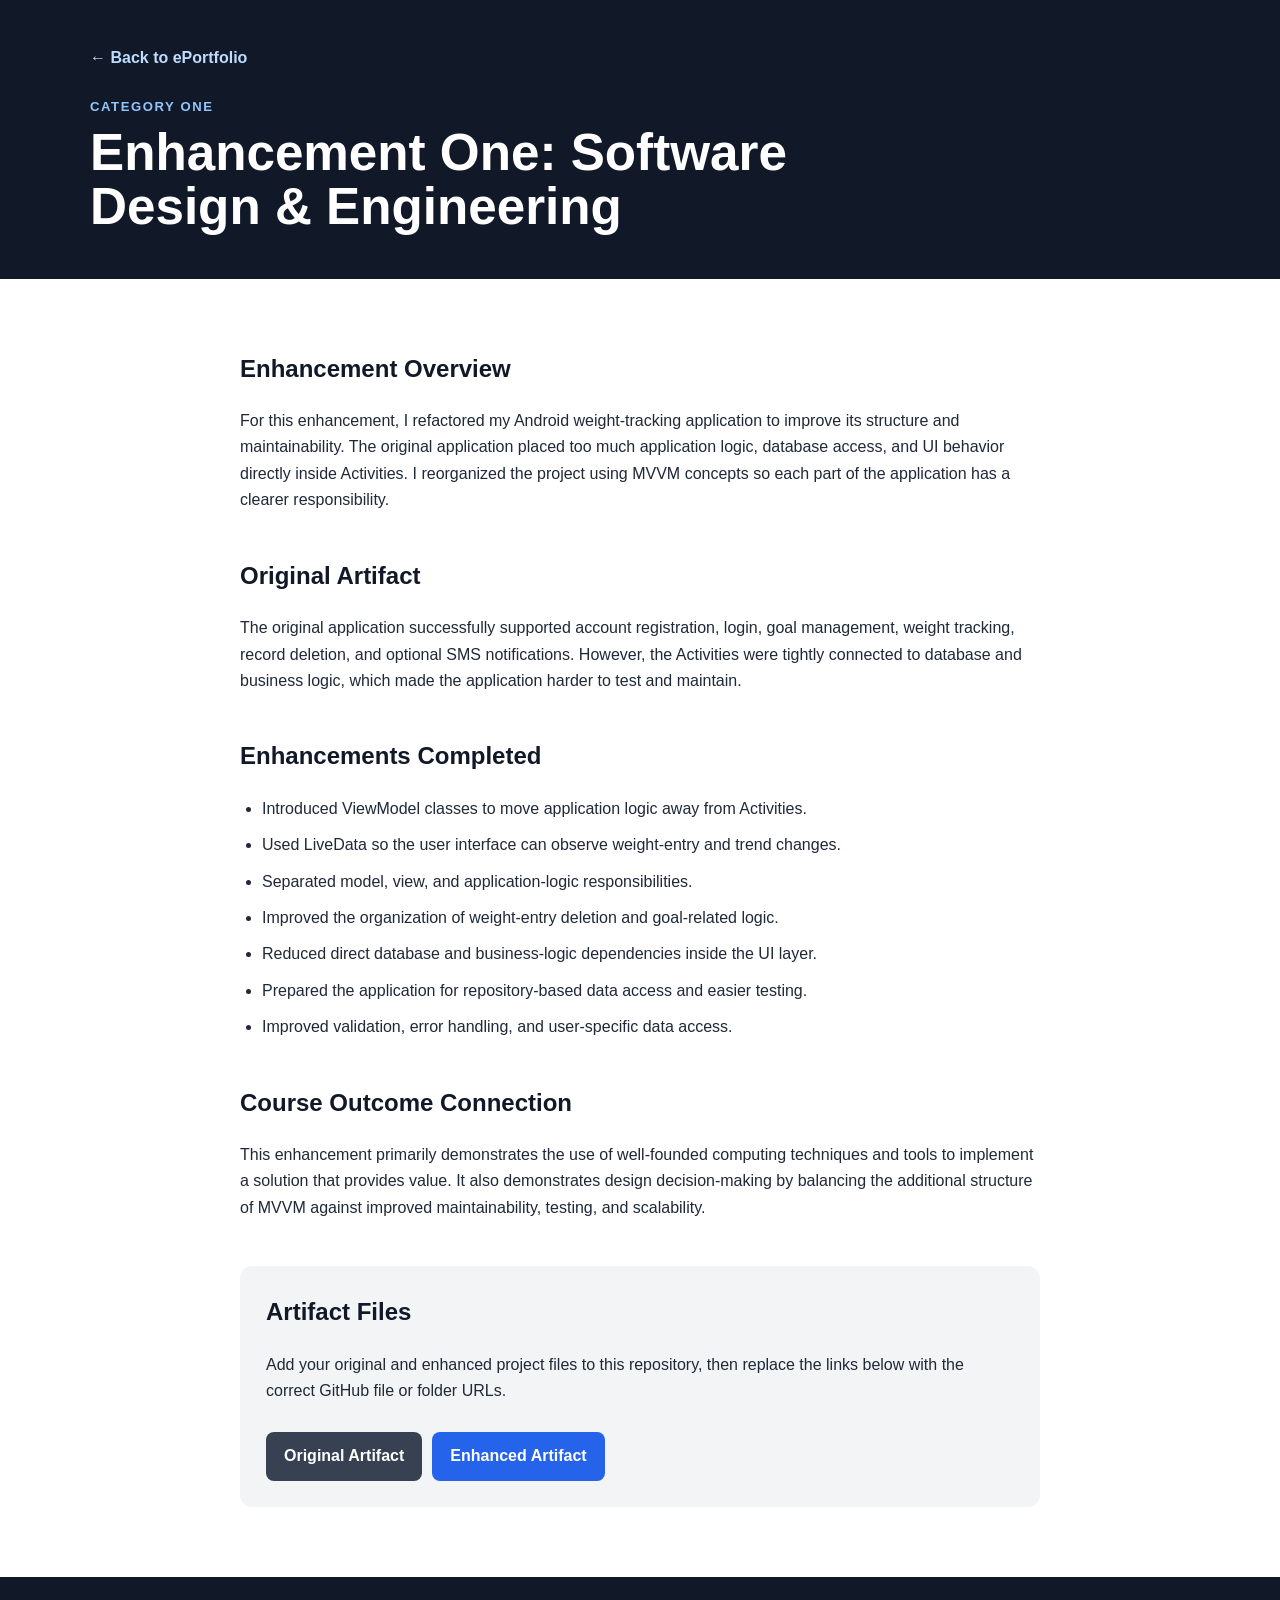
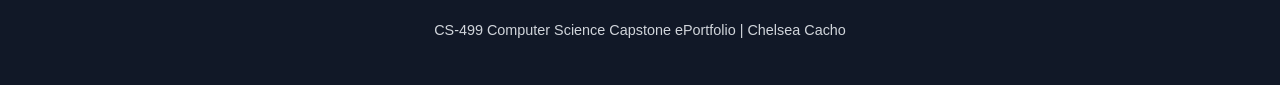
==== enhancement-one.html @ ebcc6ce3 "Add files via upload" ====
<!DOCTYPE html>
<html lang="en">
<head>
  <meta charset="UTF-8">
  <meta name="viewport" content="width=device-width, initial-scale=1.0">
  <title>Enhancement One: Software Design & Engineering | Chelsea Cacho</title>
  <link rel="stylesheet" href="styles.css">
</head>
<body>
  <header class="site-header compact">
    <div class="container">
      <a class="back-link" href="index.html">← Back to ePortfolio</a>
      <p class="eyebrow">Category One</p>
      <h1>Enhancement One: Software Design & Engineering</h1>
    </div>
  </header>

  <main>
    <section class="section">
      <div class="container narrow">
        <h2>Enhancement Overview</h2>
        <p>For this enhancement, I refactored my Android weight-tracking application to improve its structure and maintainability. The original application placed too much application logic, database access, and UI behavior directly inside Activities. I reorganized the project using MVVM concepts so each part of the application has a clearer responsibility.</p>

        <h2>Original Artifact</h2>
        <p>The original application successfully supported account registration, login, goal management, weight tracking, record deletion, and optional SMS notifications. However, the Activities were tightly connected to database and business logic, which made the application harder to test and maintain.</p>

        <h2>Enhancements Completed</h2>
        <ul class="enhancement-list">
          <li>Introduced ViewModel classes to move application logic away from Activities.</li>
<li>Used LiveData so the user interface can observe weight-entry and trend changes.</li>
<li>Separated model, view, and application-logic responsibilities.</li>
<li>Improved the organization of weight-entry deletion and goal-related logic.</li>
<li>Reduced direct database and business-logic dependencies inside the UI layer.</li>
<li>Prepared the application for repository-based data access and easier testing.</li>
<li>Improved validation, error handling, and user-specific data access.</li>
        </ul>

        <h2>Course Outcome Connection</h2>
        <p>This enhancement primarily demonstrates the use of well-founded computing techniques and tools to implement a solution that provides value. It also demonstrates design decision-making by balancing the additional structure of MVVM against improved maintainability, testing, and scalability.</p>

        <div class="artifact-box">
          <h2>Artifact Files</h2>
          <p>
            Add your original and enhanced project files to this repository, then replace the links
            below with the correct GitHub file or folder URLs.
          </p>
          <div class="button-row">
            <a class="button secondary" href="#">Original Artifact</a>
            <a class="button" href="#">Enhanced Artifact</a>
          </div>
        </div>
      </div>
    </section>
  </main>

  <footer>
    <div class="container">
      <p>CS-499 Computer Science Capstone ePortfolio | Chelsea Cacho</p>
    </div>
  </footer>
</body>
</html>
---- styles.css ----
* {
  box-sizing: border-box;
}

html {
  scroll-behavior: smooth;
}

body {
  margin: 0;
  font-family: Arial, Helvetica, sans-serif;
  line-height: 1.65;
  color: #1f2937;
  background: #ffffff;
  overflow-wrap: anywhere;
  word-wrap: break-word;
}

.container {
  width: min(1100px, 92%);
  margin: 0 auto;
}

.narrow {
  width: min(800px, 92%);
}

.site-header {
  background: #111827;
  color: white;
  padding: 70px 0 55px;
}

.site-header.compact {
  padding: 45px 0;
}

.eyebrow {
  margin: 0 0 8px;
  font-size: 0.82rem;
  font-weight: 700;
  letter-spacing: 0.12em;
  text-transform: uppercase;
  color: #93c5fd;
}

.site-header h1 {
  margin: 0;
  font-size: clamp(2.3rem, 7vw, 4.7rem);
  line-height: 1.05;
}

.site-header.compact h1 {
  font-size: clamp(2rem, 5vw, 3.2rem);
  max-width: 850px;
}

.subtitle {
  margin: 14px 0 26px;
  color: #d1d5db;
  font-size: 1.08rem;
}

nav {
  display: flex;
  flex-wrap: wrap;
  gap: 18px;
}

nav a,
.back-link {
  color: white;
  text-decoration: none;
  font-weight: 700;
}

nav a:hover,
.back-link:hover {
  text-decoration: underline;
}

.back-link {
  display: inline-block;
  margin-bottom: 25px;
  color: #bfdbfe;
}

.section {
  padding: 70px 0;
}

.section.alt {
  background: #f3f4f6;
}

.section h2 {
  margin-top: 0;
  color: #111827;
}

.narrow h2:not(:first-child) {
  margin-top: 42px;
}

.section-heading {
  max-width: 760px;
  margin-bottom: 32px;
}

.cards {
  display: grid;
  grid-template-columns: repeat(3, minmax(0, 1fr));
  gap: 24px;
}

.card {
  min-width: 0;
  padding: 28px;
  border: 1px solid #e5e7eb;
  border-radius: 14px;
  background: white;
  box-shadow: 0 8px 24px rgba(0, 0, 0, 0.05);
  overflow-wrap: anywhere;
}

.number {
  display: inline-block;
  margin-bottom: 18px;
  color: #2563eb;
  font-size: 0.8rem;
  font-weight: 800;
  letter-spacing: 0.1em;
}

.card h3 {
  margin-top: 0;
  color: #111827;
  font-size: 1.35rem;
  line-height: 1.25;
}

.skills {
  color: #4b5563;
}

.button,
.text-link {
  display: inline-block;
  max-width: 100%;
  overflow-wrap: anywhere;
}

.button {
  margin-top: 12px;
  padding: 11px 18px;
  border-radius: 8px;
  background: #2563eb;
  color: white;
  font-weight: 700;
  text-decoration: none;
}

.button:hover {
  background: #1d4ed8;
}

.button.secondary {
  background: #374151;
}

.text-link {
  margin-top: 6px;
  color: #1d4ed8;
  font-weight: 700;
  text-decoration: none;
}

.text-link:hover {
  text-decoration: underline;
}

.enhancement-list {
  padding-left: 22px;
}

.enhancement-list li {
  margin-bottom: 10px;
}

.artifact-box {
  margin-top: 45px;
  padding: 26px;
  border-radius: 12px;
  background: #f3f4f6;
}

.button-row {
  display: flex;
  flex-wrap: wrap;
  gap: 10px;
}

footer {
  padding: 28px 0;
  background: #111827;
  color: #d1d5db;
  text-align: center;
  font-size: 0.9rem;
}

@media (max-width: 820px) {
  .cards {
    grid-template-columns: 1fr;
  }

  .site-header {
    padding-top: 50px;
  }

  .section {
    padding: 50px 0;
  }
}
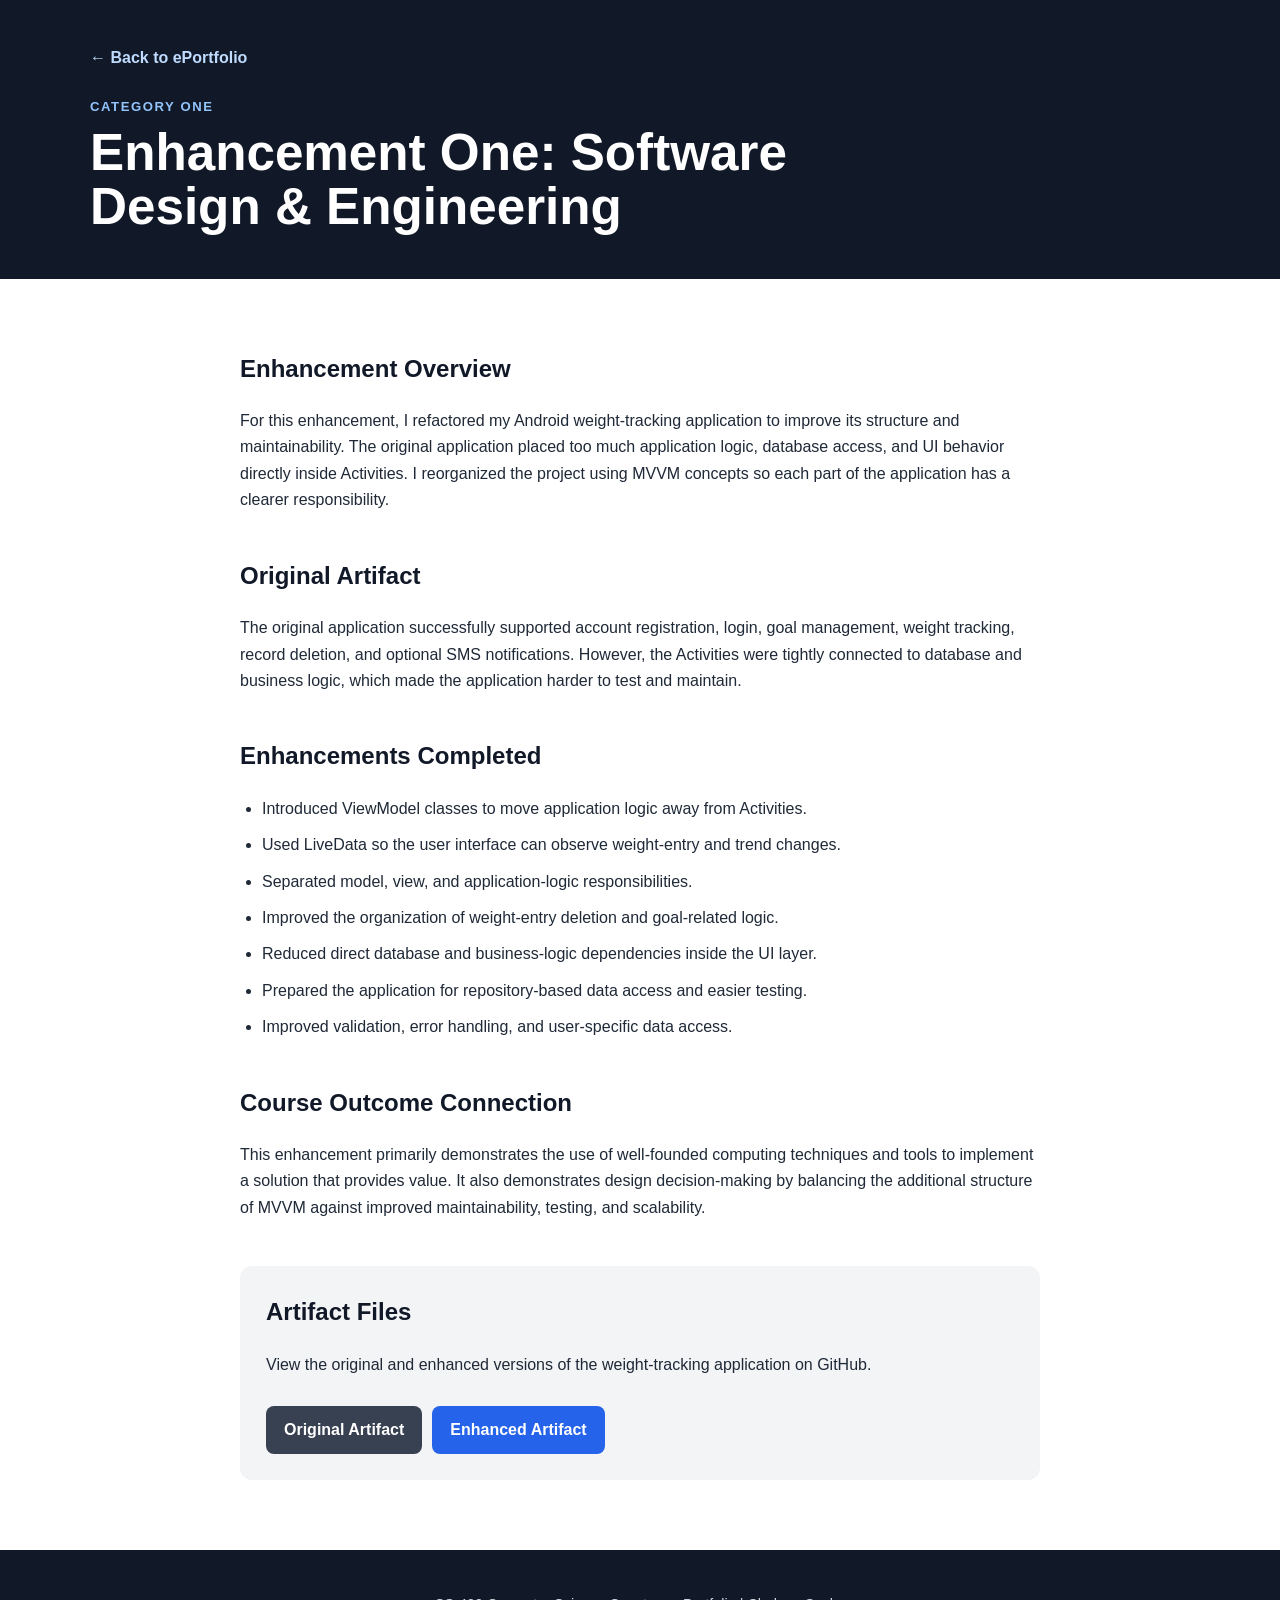
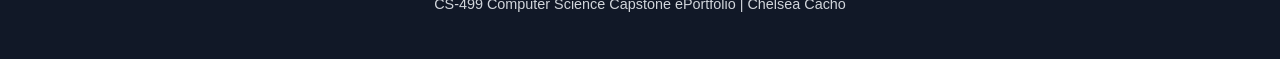
==== commit f7c78345: "Revise artifact links in enhancement-one.html Updated artifact section to include links to GitHub fo" ====
--- a/enhancement-one.html
+++ b/enhancement-one.html
@@ -38,18 +38,28 @@
         <h2>Course Outcome Connection</h2>
         <p>This enhancement primarily demonstrates the use of well-founded computing techniques and tools to implement a solution that provides value. It also demonstrates design decision-making by balancing the additional structure of MVVM against improved maintainability, testing, and scalability.</p>
 
-        <div class="artifact-box">
-          <h2>Artifact Files</h2>
-          <p>
-            Add your original and enhanced project files to this repository, then replace the links
-            below with the correct GitHub file or folder URLs.
-          </p>
-          <div class="button-row">
-            <a class="button secondary" href="#">Original Artifact</a>
-            <a class="button" href="#">Enhanced Artifact</a>
-          </div>
-        </div>
-      </div>
+       <div class="artifact-box">
+  <h2>Artifact Files</h2>
+  <p>
+    View the original and enhanced versions of the weight-tracking application on GitHub.
+  </p>
+
+  <div class="button-row">
+    <a class="button secondary"
+       href="https://github.com/ccacho94/ccacho94.github.io/tree/Original-Artifact"
+       target="_blank"
+       rel="noopener noreferrer">
+      Original Artifact
+    </a>
+
+    <a class="button"
+       href="https://github.com/ccacho94/ccacho94.github.io/tree/enhancement-one"
+       target="_blank"
+       rel="noopener noreferrer">
+      Enhanced Artifact
+    </a>
+  </div>
+</div>
     </section>
   </main>
 
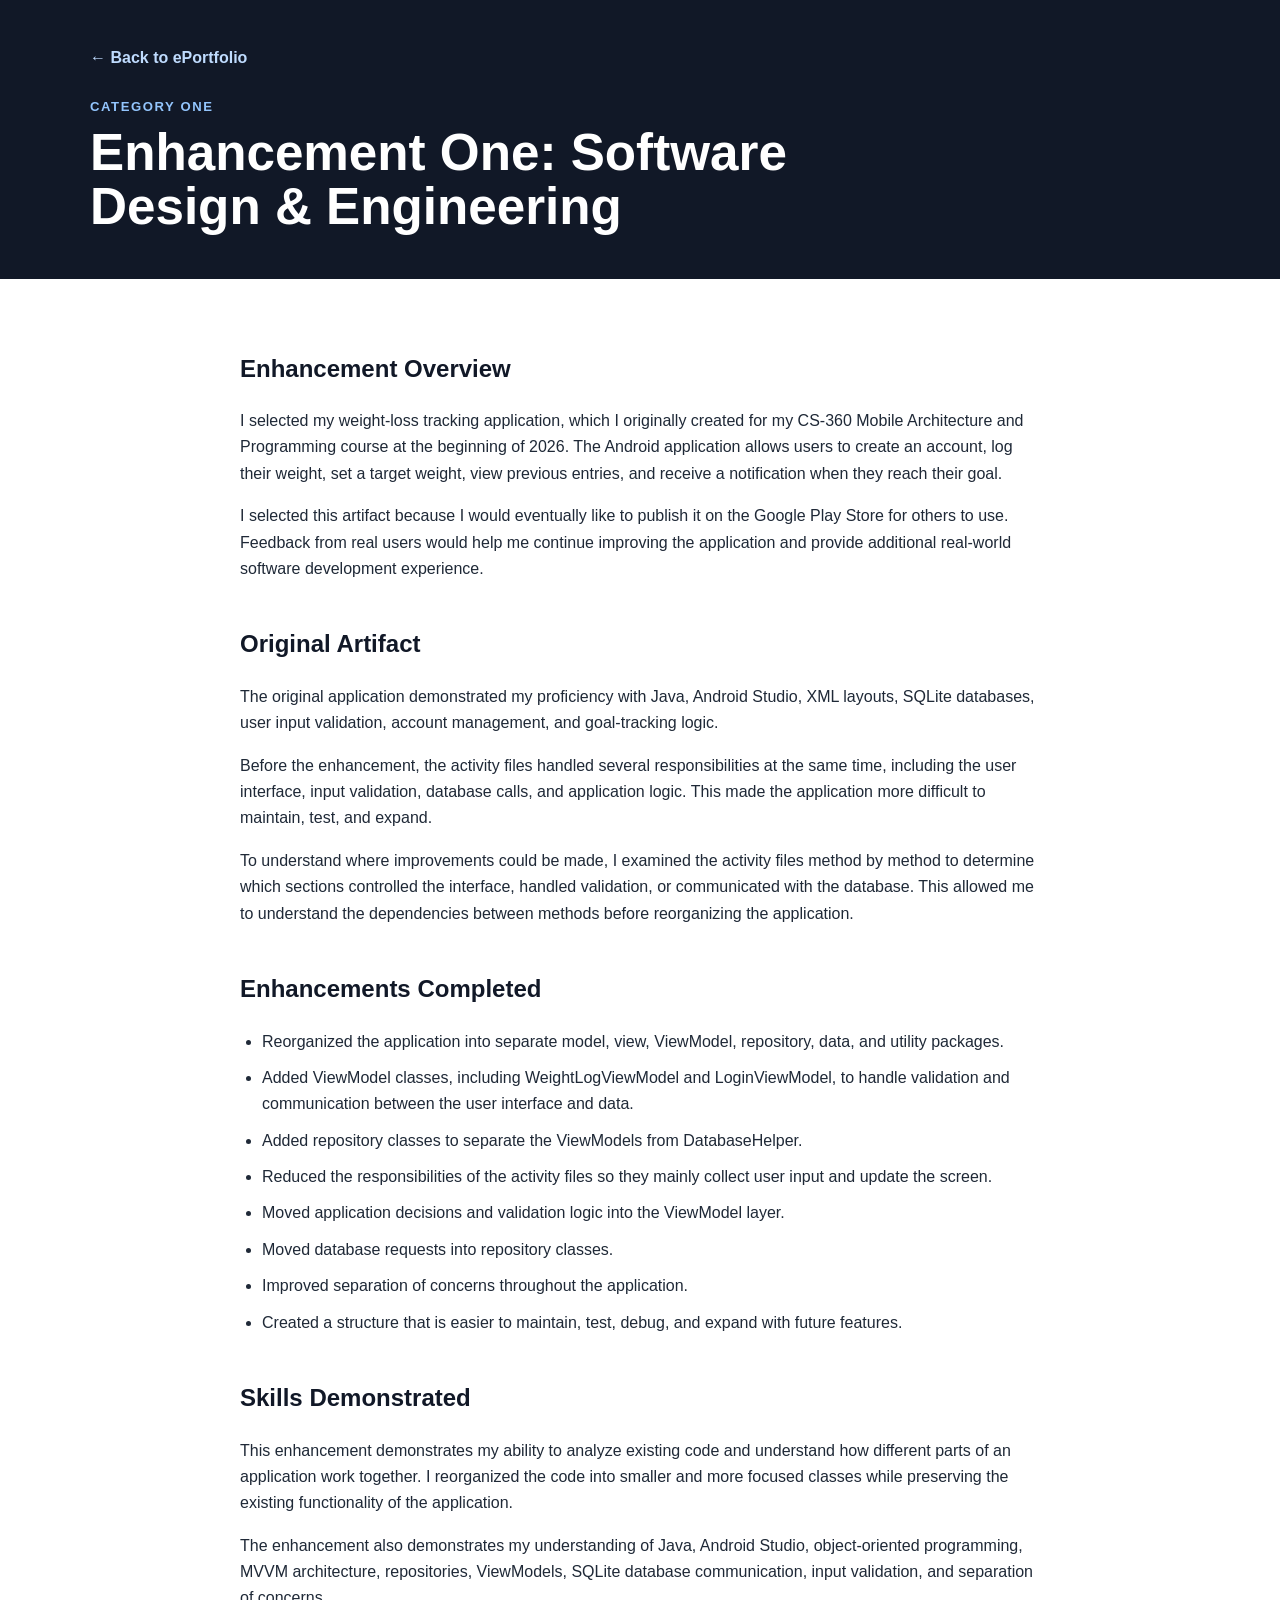
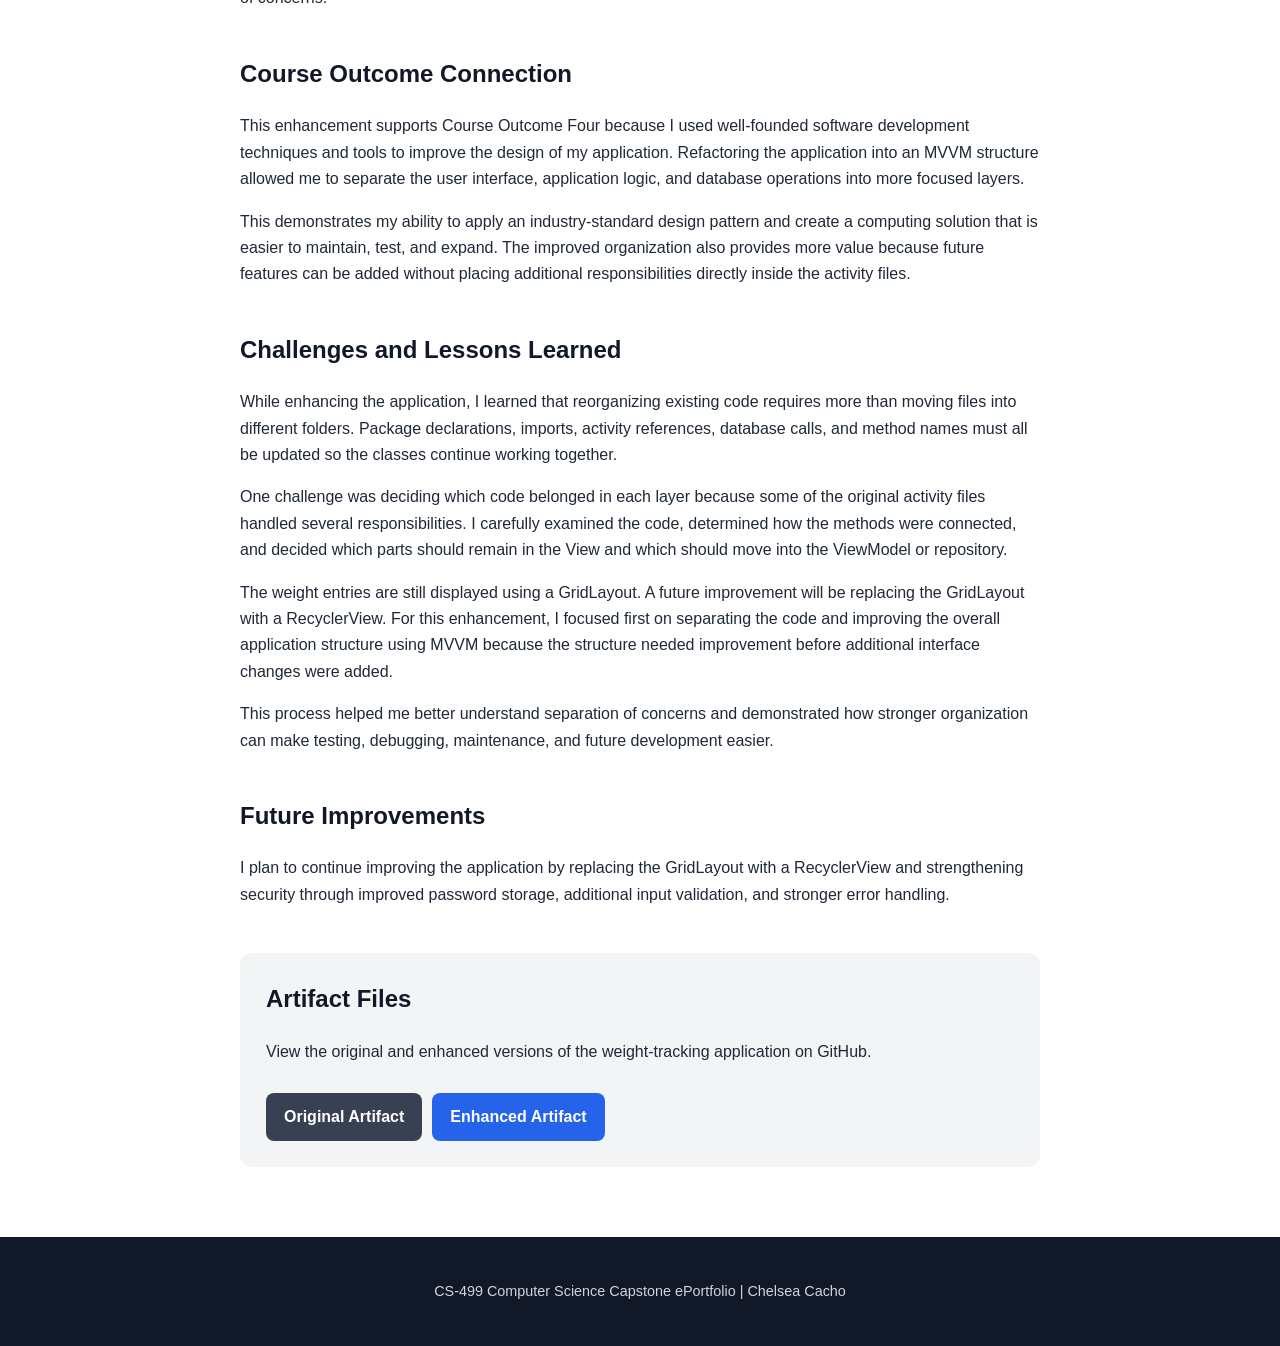
==== commit 81f864c3: "Refactor weight-tracking app to MVVM architecture The enhancement includes a detailed overview of th" ====
--- a/enhancement-one.html
+++ b/enhancement-one.html
@@ -6,7 +6,9 @@
   <title>Enhancement One: Software Design & Engineering | Chelsea Cacho</title>
   <link rel="stylesheet" href="styles.css">
 </head>
+
 <body>
+
   <header class="site-header compact">
     <div class="container">
       <a class="back-link" href="index.html">← Back to ePortfolio</a>
@@ -18,48 +20,185 @@
   <main>
     <section class="section">
       <div class="container narrow">
+
         <h2>Enhancement Overview</h2>
-        <p>For this enhancement, I refactored my Android weight-tracking application to improve its structure and maintainability. The original application placed too much application logic, database access, and UI behavior directly inside Activities. I reorganized the project using MVVM concepts so each part of the application has a clearer responsibility.</p>
+
+        <p>
+          I selected my weight-loss tracking application, which I originally created for my
+          CS-360 Mobile Architecture and Programming course at the beginning of 2026.
+          The Android application allows users to create an account, log their weight,
+          set a target weight, view previous entries, and receive a notification when
+          they reach their goal.
+        </p>
+
+        <p>
+          I selected this artifact because I would eventually like to publish it on the
+          Google Play Store for others to use. Feedback from real users would help me
+          continue improving the application and provide additional real-world software
+          development experience.
+        </p>
 
         <h2>Original Artifact</h2>
-        <p>The original application successfully supported account registration, login, goal management, weight tracking, record deletion, and optional SMS notifications. However, the Activities were tightly connected to database and business logic, which made the application harder to test and maintain.</p>
+
+        <p>
+          The original application demonstrated my proficiency with Java, Android Studio,
+          XML layouts, SQLite databases, user input validation, account management, and
+          goal-tracking logic.
+        </p>
+
+        <p>
+          Before the enhancement, the activity files handled several responsibilities at
+          the same time, including the user interface, input validation, database calls,
+          and application logic. This made the application more difficult to maintain,
+          test, and expand.
+        </p>
+
+        <p>
+          To understand where improvements could be made, I examined the activity files
+          method by method to determine which sections controlled the interface, handled
+          validation, or communicated with the database. This allowed me to understand
+          the dependencies between methods before reorganizing the application.
+        </p>
 
         <h2>Enhancements Completed</h2>
+
         <ul class="enhancement-list">
-          <li>Introduced ViewModel classes to move application logic away from Activities.</li>
-<li>Used LiveData so the user interface can observe weight-entry and trend changes.</li>
-<li>Separated model, view, and application-logic responsibilities.</li>
-<li>Improved the organization of weight-entry deletion and goal-related logic.</li>
-<li>Reduced direct database and business-logic dependencies inside the UI layer.</li>
-<li>Prepared the application for repository-based data access and easier testing.</li>
-<li>Improved validation, error handling, and user-specific data access.</li>
+          <li>
+            Reorganized the application into separate model, view, ViewModel,
+            repository, data, and utility packages.
+          </li>
+
+          <li>
+            Added ViewModel classes, including WeightLogViewModel and LoginViewModel,
+            to handle validation and communication between the user interface and data.
+          </li>
+
+          <li>
+            Added repository classes to separate the ViewModels from DatabaseHelper.
+          </li>
+
+          <li>
+            Reduced the responsibilities of the activity files so they mainly collect
+            user input and update the screen.
+          </li>
+
+          <li>
+            Moved application decisions and validation logic into the ViewModel layer.
+          </li>
+
+          <li>
+            Moved database requests into repository classes.
+          </li>
+
+          <li>
+            Improved separation of concerns throughout the application.
+          </li>
+
+          <li>
+            Created a structure that is easier to maintain, test, debug, and expand
+            with future features.
+          </li>
         </ul>
 
+        <h2>Skills Demonstrated</h2>
+
+        <p>
+          This enhancement demonstrates my ability to analyze existing code and understand
+          how different parts of an application work together. I reorganized the code into
+          smaller and more focused classes while preserving the existing functionality of
+          the application.
+        </p>
+
+        <p>
+          The enhancement also demonstrates my understanding of Java, Android Studio,
+          object-oriented programming, MVVM architecture, repositories, ViewModels,
+          SQLite database communication, input validation, and separation of concerns.
+        </p>
+
         <h2>Course Outcome Connection</h2>
-        <p>This enhancement primarily demonstrates the use of well-founded computing techniques and tools to implement a solution that provides value. It also demonstrates design decision-making by balancing the additional structure of MVVM against improved maintainability, testing, and scalability.</p>
-
-       <div class="artifact-box">
-  <h2>Artifact Files</h2>
-  <p>
-    View the original and enhanced versions of the weight-tracking application on GitHub.
-  </p>
-
-  <div class="button-row">
-    <a class="button secondary"
-       href="https://github.com/ccacho94/ccacho94.github.io/tree/Original-Artifact"
-       target="_blank"
-       rel="noopener noreferrer">
-      Original Artifact
-    </a>
-
-    <a class="button"
-       href="https://github.com/ccacho94/ccacho94.github.io/tree/enhancement-one"
-       target="_blank"
-       rel="noopener noreferrer">
-      Enhanced Artifact
-    </a>
-  </div>
-</div>
+
+        <p>
+          This enhancement supports Course Outcome Four because I used well-founded
+          software development techniques and tools to improve the design of my application.
+          Refactoring the application into an MVVM structure allowed me to separate the
+          user interface, application logic, and database operations into more focused layers.
+        </p>
+
+        <p>
+          This demonstrates my ability to apply an industry-standard design pattern and
+          create a computing solution that is easier to maintain, test, and expand.
+          The improved organization also provides more value because future features can
+          be added without placing additional responsibilities directly inside the activity files.
+        </p>
+
+        <h2>Challenges and Lessons Learned</h2>
+
+        <p>
+          While enhancing the application, I learned that reorganizing existing code requires
+          more than moving files into different folders. Package declarations, imports,
+          activity references, database calls, and method names must all be updated so the
+          classes continue working together.
+        </p>
+
+        <p>
+          One challenge was deciding which code belonged in each layer because some of the
+          original activity files handled several responsibilities. I carefully examined the
+          code, determined how the methods were connected, and decided which parts should
+          remain in the View and which should move into the ViewModel or repository.
+        </p>
+
+        <p>
+          The weight entries are still displayed using a GridLayout. A future improvement
+          will be replacing the GridLayout with a RecyclerView. For this enhancement,
+          I focused first on separating the code and improving the overall application
+          structure using MVVM because the structure needed improvement before additional
+          interface changes were added.
+        </p>
+
+        <p>
+          This process helped me better understand separation of concerns and demonstrated
+          how stronger organization can make testing, debugging, maintenance, and future
+          development easier.
+        </p>
+
+        <h2>Future Improvements</h2>
+
+        <p>
+          I plan to continue improving the application by replacing the GridLayout with a
+          RecyclerView and strengthening security through improved password storage,
+          additional input validation, and stronger error handling.
+        </p>
+
+        <div class="artifact-box">
+
+          <h2>Artifact Files</h2>
+
+          <p>
+            View the original and enhanced versions of the weight-tracking application
+            on GitHub.
+          </p>
+
+          <div class="button-row">
+
+            <a class="button secondary"
+               href="https://github.com/ccacho94/ccacho94.github.io/tree/Original-Artifact"
+               target="_blank"
+               rel="noopener noreferrer">
+              Original Artifact
+            </a>
+
+            <a class="button"
+               href="https://github.com/ccacho94/ccacho94.github.io/tree/enhancement-one"
+               target="_blank"
+               rel="noopener noreferrer">
+              Enhanced Artifact
+            </a>
+
+          </div>
+
+        </div>
+
+      </div>
     </section>
   </main>
 
@@ -68,5 +207,6 @@
       <p>CS-499 Computer Science Capstone ePortfolio | Chelsea Cacho</p>
     </div>
   </footer>
+
 </body>
 </html>
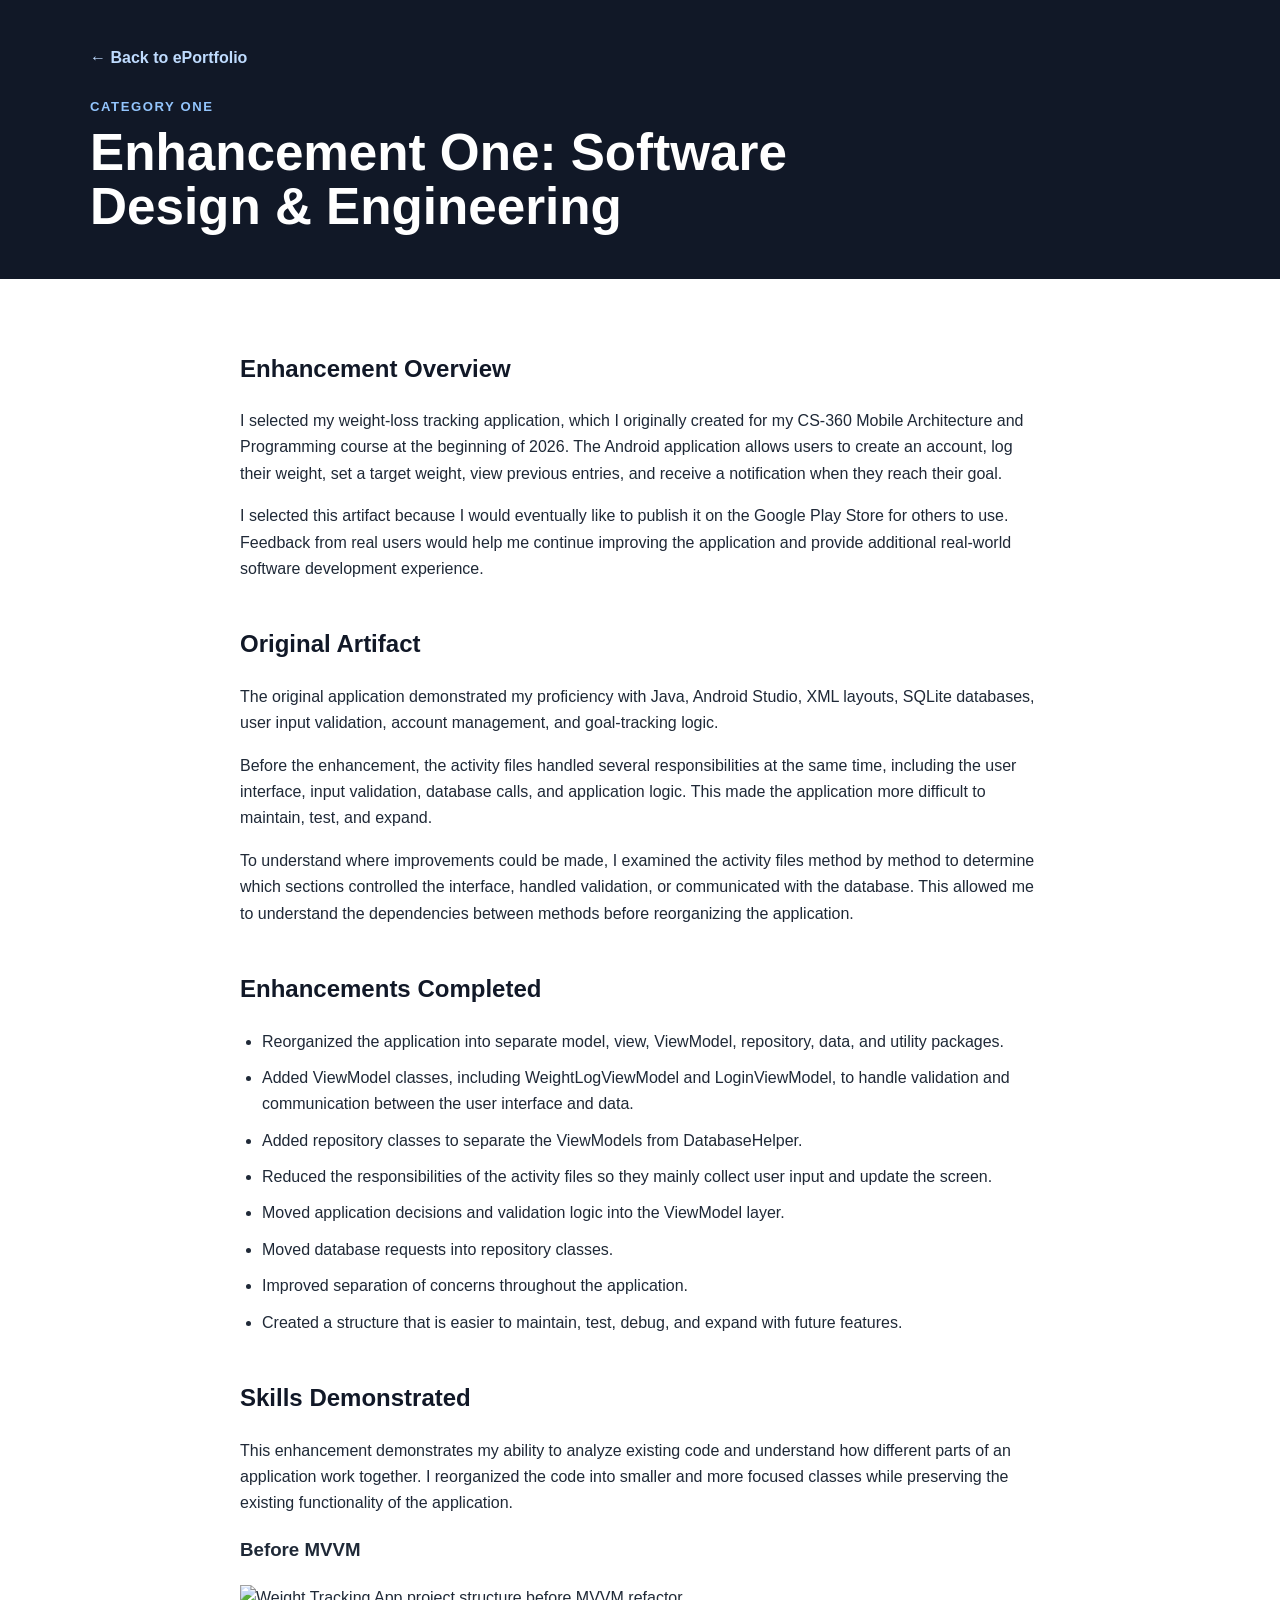
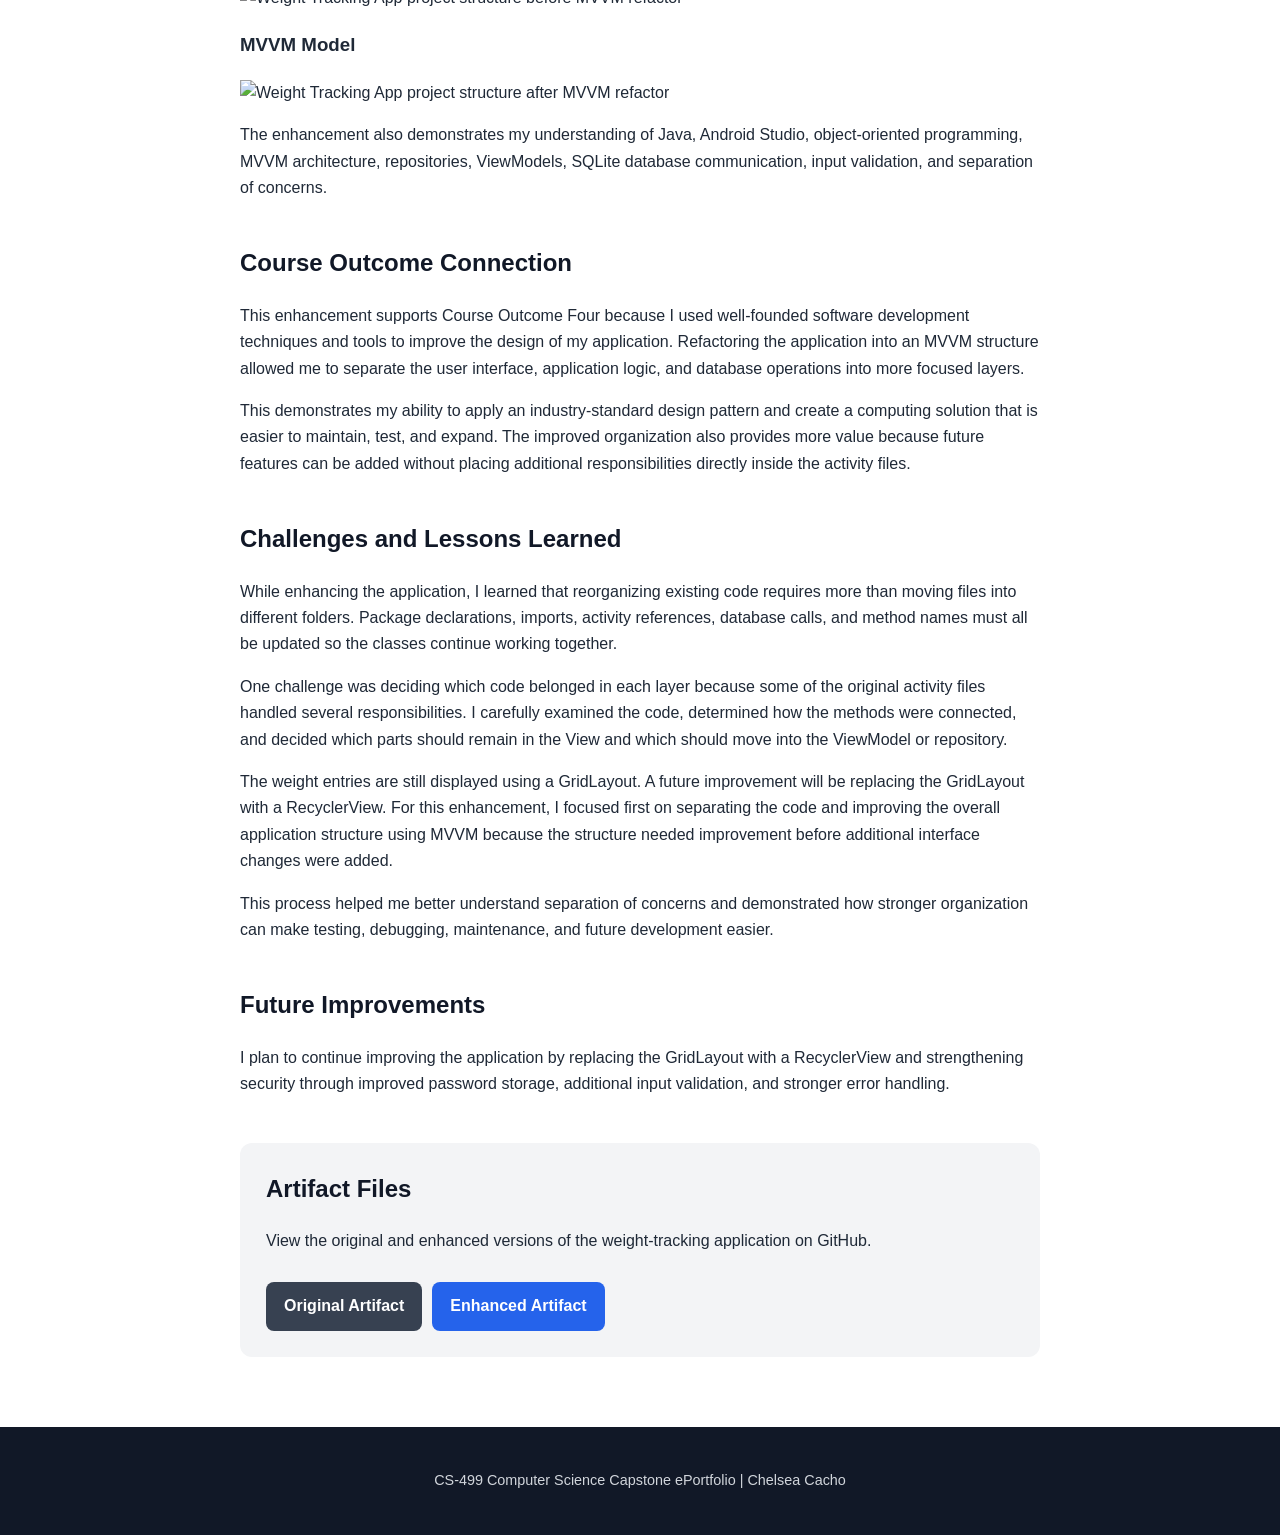
==== commit f78a8832: "Include images for MVVM refactor comparison Added images to illustrate project structure before and " ====
--- a/enhancement-one.html
+++ b/enhancement-one.html
@@ -109,6 +109,20 @@
           the application.
         </p>
 
+        <div class="artifact-image">
+  <h3>Before MVVM</h3>
+  <img
+    src="tight_coupling.png"
+    alt="Weight Tracking App project structure before MVVM refactor"
+  >
+
+  <h3>MVVM Model</h3>
+  <img
+    src="mvvm_model.png"
+    alt="Weight Tracking App project structure after MVVM refactor"
+  >
+</div>
+
         <p>
           The enhancement also demonstrates my understanding of Java, Android Studio,
           object-oriented programming, MVVM architecture, repositories, ViewModels,
--- a/styles.css
+++ b/styles.css
@@ -1,223 +1,238 @@
-* {
-  box-sizing: border-box;
+* { 
+  box-sizing: border-box; 
+} 
+ 
+html { 
+  scroll-behavior: smooth; 
+} 
+ 
+body { 
+  margin: 0; 
+  font-family: Arial, Helvetica, sans-serif; 
+  line-height: 1.65; 
+  color: #1f2937; 
+  background: #ffffff; 
+  overflow-wrap: anywhere; 
+  word-wrap: break-word; 
+} 
+ 
+.container { 
+  width: min(1100px, 92%); 
+  margin: 0 auto; 
+} 
+ 
+.narrow { 
+  width: min(800px, 92%); 
+} 
+ 
+.site-header { 
+  background: #111827; 
+  color: white; 
+  padding: 70px 0 55px; 
+} 
+ 
+.site-header.compact { 
+  padding: 45px 0; 
+} 
+ 
+.eyebrow { 
+  margin: 0 0 8px; 
+  font-size: 0.82rem; 
+  font-weight: 700; 
+  letter-spacing: 0.12em; 
+  text-transform: uppercase; 
+  color: #93c5fd; 
+} 
+ 
+.site-header h1 { 
+  margin: 0; 
+  font-size: clamp(2.3rem, 7vw, 4.7rem); 
+  line-height: 1.05; 
+} 
+ 
+.site-header.compact h1 { 
+  font-size: clamp(2rem, 5vw, 3.2rem); 
+  max-width: 850px; 
+} 
+ 
+.subtitle { 
+  margin: 14px 0 26px; 
+  color: #d1d5db; 
+  font-size: 1.08rem; 
+} 
+ 
+nav { 
+  display: flex; 
+  flex-wrap: wrap; 
+  gap: 18px; 
+} 
+ 
+nav a, 
+.back-link { 
+  color: white; 
+  text-decoration: none; 
+  font-weight: 700; 
+} 
+ 
+nav a:hover, 
+.back-link:hover { 
+  text-decoration: underline; 
+} 
+ 
+.back-link { 
+  display: inline-block; 
+  margin-bottom: 25px; 
+  color: #bfdbfe; 
+} 
+ 
+.section { 
+  padding: 70px 0; 
+} 
+ 
+.section.alt { 
+  background: #f3f4f6; 
+} 
+ 
+.section h2 { 
+  margin-top: 0; 
+  color: #111827; 
+} 
+ 
+.narrow h2:not(:first-child) { 
+  margin-top: 42px; 
+} 
+ 
+.section-heading { 
+  max-width: 760px; 
+  margin-bottom: 32px; 
+} 
+ 
+.cards { 
+  display: grid; 
+  grid-template-columns: repeat(3, minmax(0, 1fr)); 
+  gap: 24px; 
+} 
+ 
+.card { 
+  min-width: 0; 
+  padding: 28px; 
+  border: 1px solid #e5e7eb; 
+  border-radius: 14px; 
+  background: white; 
+  box-shadow: 0 8px 24px rgba(0, 0, 0, 0.05); 
+  overflow-wrap: anywhere; 
+} 
+ 
+.number { 
+  display: inline-block; 
+  margin-bottom: 18px; 
+  color: #2563eb; 
+  font-size: 0.8rem; 
+  font-weight: 800; 
+  letter-spacing: 0.1em; 
+} 
+ 
+.card h3 { 
+  margin-top: 0; 
+  color: #111827; 
+  font-size: 1.35rem; 
+  line-height: 1.25; 
+} 
+ 
+.skills { 
+  color: #4b5563; 
+} 
+ 
+.button, 
+.text-link { 
+  display: inline-block; 
+  max-width: 100%; 
+  overflow-wrap: anywhere; 
+} 
+ 
+.button { 
+  margin-top: 12px; 
+  padding: 11px 18px; 
+  border-radius: 8px; 
+  background: #2563eb; 
+  color: white; 
+  font-weight: 700; 
+  text-decoration: none; 
+} 
+ 
+.button:hover { 
+  background: #1d4ed8; 
+} 
+ 
+.button.secondary { 
+  background: #374151; 
+} 
+ 
+.text-link { 
+  margin-top: 6px; 
+  color: #1d4ed8; 
+  font-weight: 700; 
+  text-decoration: none; 
+} 
+ 
+.text-link:hover { 
+  text-decoration: underline; 
+} 
+ 
+.enhancement-list { 
+  padding-left: 22px; 
+} 
+ 
+.enhancement-list li { 
+  margin-bottom: 10px; 
+} 
+ 
+.artifact-box { 
+  margin-top: 45px; 
+  padding: 26px; 
+  border-radius: 12px; 
+  background: #f3f4f6; 
+} 
+ 
+.erd-container {
+  margin: 25px 0 40px;
+  text-align: center;
 }
 
-html {
-  scroll-behavior: smooth;
+.erd-image {
+  display: block;
+  width: 100%;
+  max-width: 750px;
+  height: auto;
+  margin: 0 auto;
+  border: 1px solid #e5e7eb;
+  border-radius: 12px;
 }
 
-body {
-  margin: 0;
-  font-family: Arial, Helvetica, sans-serif;
-  line-height: 1.65;
-  color: #1f2937;
-  background: #ffffff;
-  overflow-wrap: anywhere;
-  word-wrap: break-word;
+.button-row { 
+  display: flex; 
+  flex-wrap: wrap; 
+  gap: 10px; 
+} 
+ 
+footer { 
+  padding: 28px 0; 
+  background: #111827; 
+  color: #d1d5db; 
+  text-align: center; 
+  font-size: 0.9rem; 
+} 
+ 
+@media (max-width: 820px) { 
+  .cards { 
+    grid-template-columns: 1fr; 
+  } 
+ 
+  .site-header { 
+    padding-top: 50px; 
+  } 
+ 
+  .section { 
+    padding: 50px 0; 
+  } 
 }
-
-.container {
-  width: min(1100px, 92%);
-  margin: 0 auto;
-}
-
-.narrow {
-  width: min(800px, 92%);
-}
-
-.site-header {
-  background: #111827;
-  color: white;
-  padding: 70px 0 55px;
-}
-
-.site-header.compact {
-  padding: 45px 0;
-}
-
-.eyebrow {
-  margin: 0 0 8px;
-  font-size: 0.82rem;
-  font-weight: 700;
-  letter-spacing: 0.12em;
-  text-transform: uppercase;
-  color: #93c5fd;
-}
-
-.site-header h1 {
-  margin: 0;
-  font-size: clamp(2.3rem, 7vw, 4.7rem);
-  line-height: 1.05;
-}
-
-.site-header.compact h1 {
-  font-size: clamp(2rem, 5vw, 3.2rem);
-  max-width: 850px;
-}
-
-.subtitle {
-  margin: 14px 0 26px;
-  color: #d1d5db;
-  font-size: 1.08rem;
-}
-
-nav {
-  display: flex;
-  flex-wrap: wrap;
-  gap: 18px;
-}
-
-nav a,
-.back-link {
-  color: white;
-  text-decoration: none;
-  font-weight: 700;
-}
-
-nav a:hover,
-.back-link:hover {
-  text-decoration: underline;
-}
-
-.back-link {
-  display: inline-block;
-  margin-bottom: 25px;
-  color: #bfdbfe;
-}
-
-.section {
-  padding: 70px 0;
-}
-
-.section.alt {
-  background: #f3f4f6;
-}
-
-.section h2 {
-  margin-top: 0;
-  color: #111827;
-}
-
-.narrow h2:not(:first-child) {
-  margin-top: 42px;
-}
-
-.section-heading {
-  max-width: 760px;
-  margin-bottom: 32px;
-}
-
-.cards {
-  display: grid;
-  grid-template-columns: repeat(3, minmax(0, 1fr));
-  gap: 24px;
-}
-
-.card {
-  min-width: 0;
-  padding: 28px;
-  border: 1px solid #e5e7eb;
-  border-radius: 14px;
-  background: white;
-  box-shadow: 0 8px 24px rgba(0, 0, 0, 0.05);
-  overflow-wrap: anywhere;
-}
-
-.number {
-  display: inline-block;
-  margin-bottom: 18px;
-  color: #2563eb;
-  font-size: 0.8rem;
-  font-weight: 800;
-  letter-spacing: 0.1em;
-}
-
-.card h3 {
-  margin-top: 0;
-  color: #111827;
-  font-size: 1.35rem;
-  line-height: 1.25;
-}
-
-.skills {
-  color: #4b5563;
-}
-
-.button,
-.text-link {
-  display: inline-block;
-  max-width: 100%;
-  overflow-wrap: anywhere;
-}
-
-.button {
-  margin-top: 12px;
-  padding: 11px 18px;
-  border-radius: 8px;
-  background: #2563eb;
-  color: white;
-  font-weight: 700;
-  text-decoration: none;
-}
-
-.button:hover {
-  background: #1d4ed8;
-}
-
-.button.secondary {
-  background: #374151;
-}
-
-.text-link {
-  margin-top: 6px;
-  color: #1d4ed8;
-  font-weight: 700;
-  text-decoration: none;
-}
-
-.text-link:hover {
-  text-decoration: underline;
-}
-
-.enhancement-list {
-  padding-left: 22px;
-}
-
-.enhancement-list li {
-  margin-bottom: 10px;
-}
-
-.artifact-box {
-  margin-top: 45px;
-  padding: 26px;
-  border-radius: 12px;
-  background: #f3f4f6;
-}
-
-.button-row {
-  display: flex;
-  flex-wrap: wrap;
-  gap: 10px;
-}
-
-footer {
-  padding: 28px 0;
-  background: #111827;
-  color: #d1d5db;
-  text-align: center;
-  font-size: 0.9rem;
-}
-
-@media (max-width: 820px) {
-  .cards {
-    grid-template-columns: 1fr;
-  }
-
-  .site-header {
-    padding-top: 50px;
-  }
-
-  .section {
-    padding: 50px 0;
-  }
-}
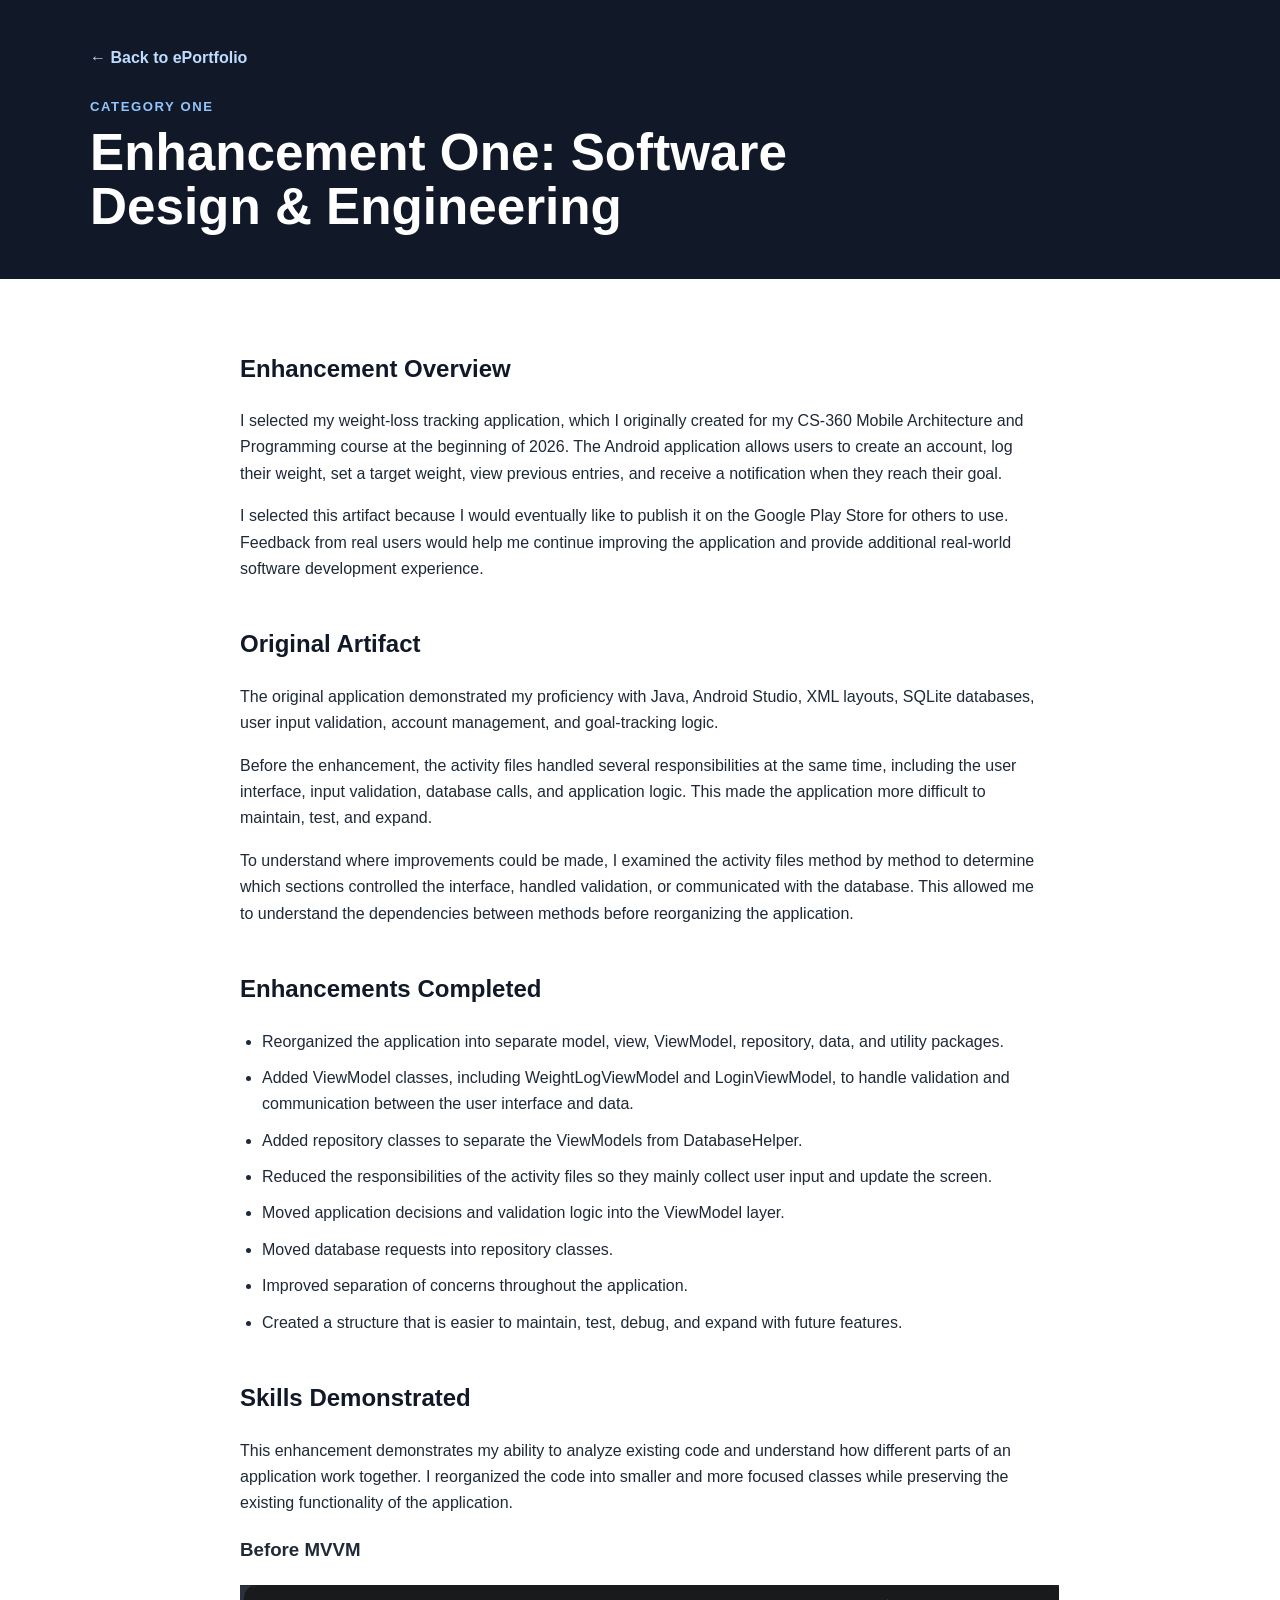
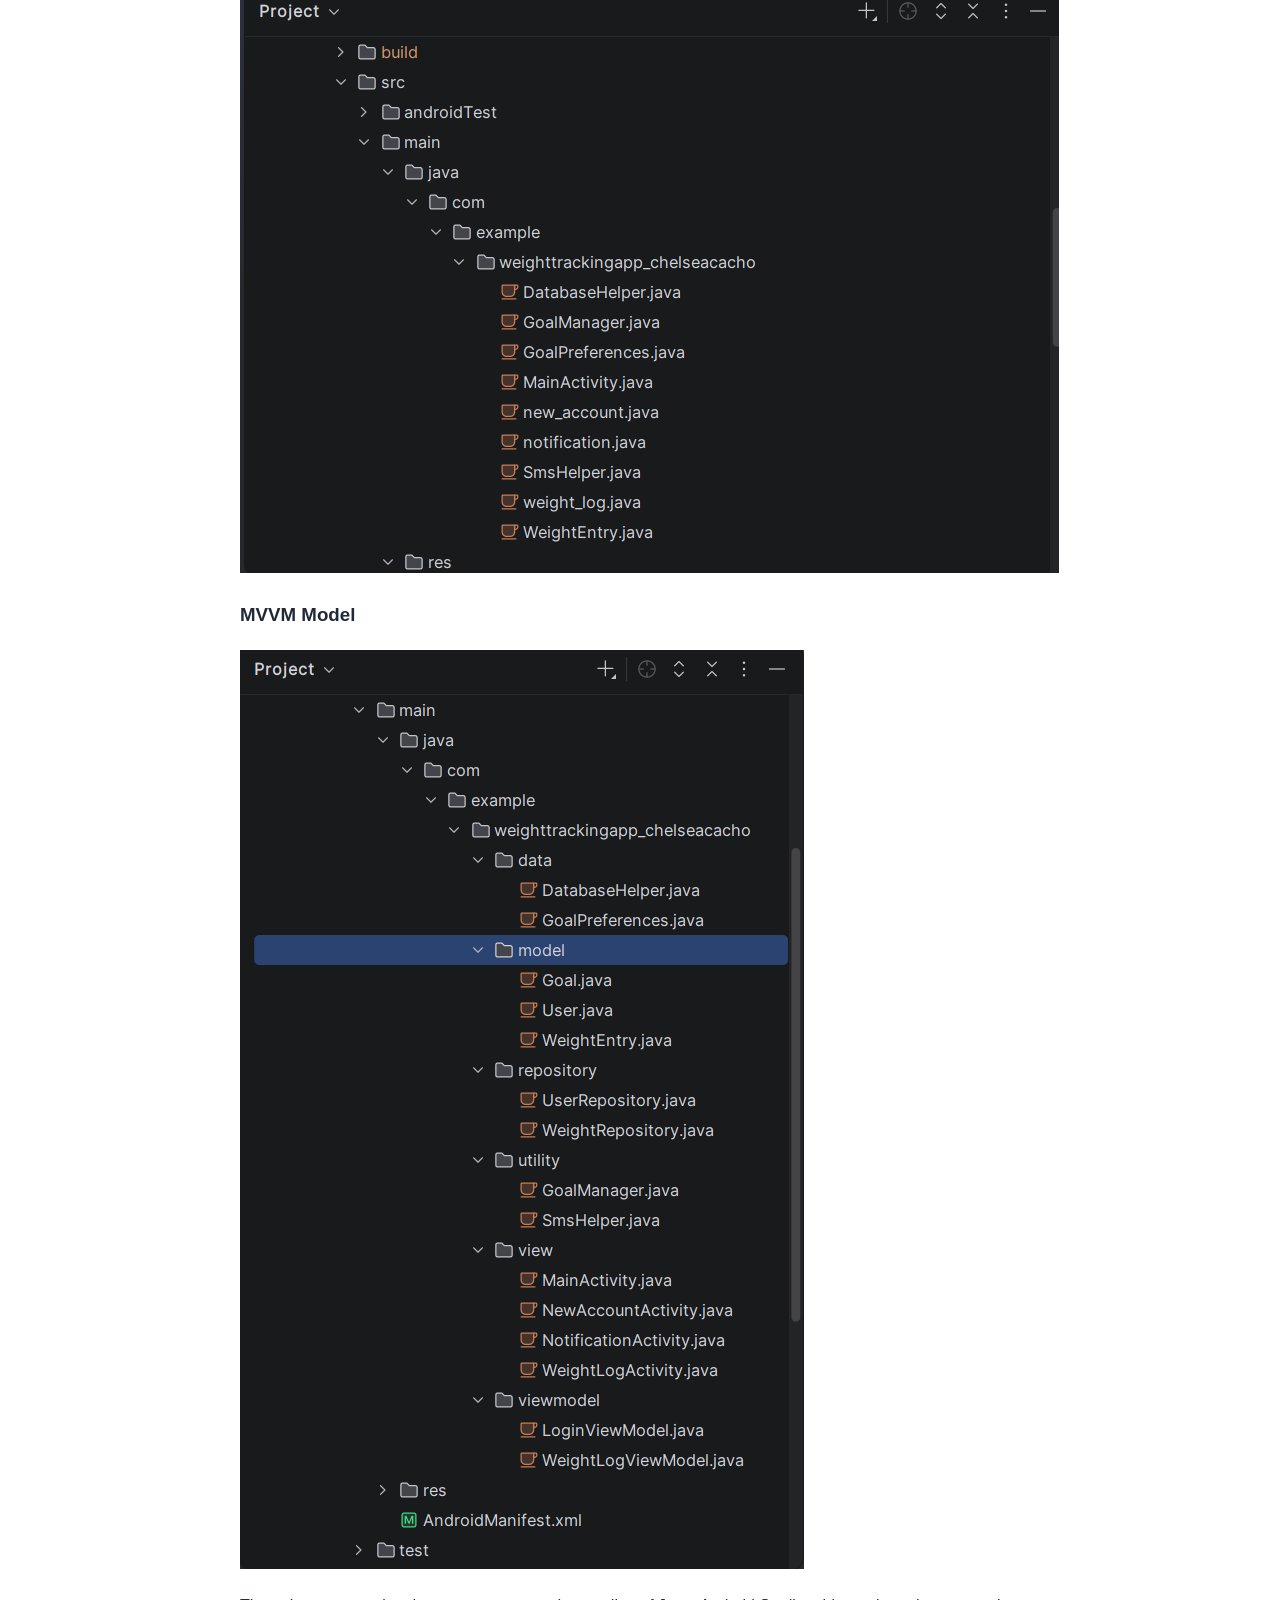
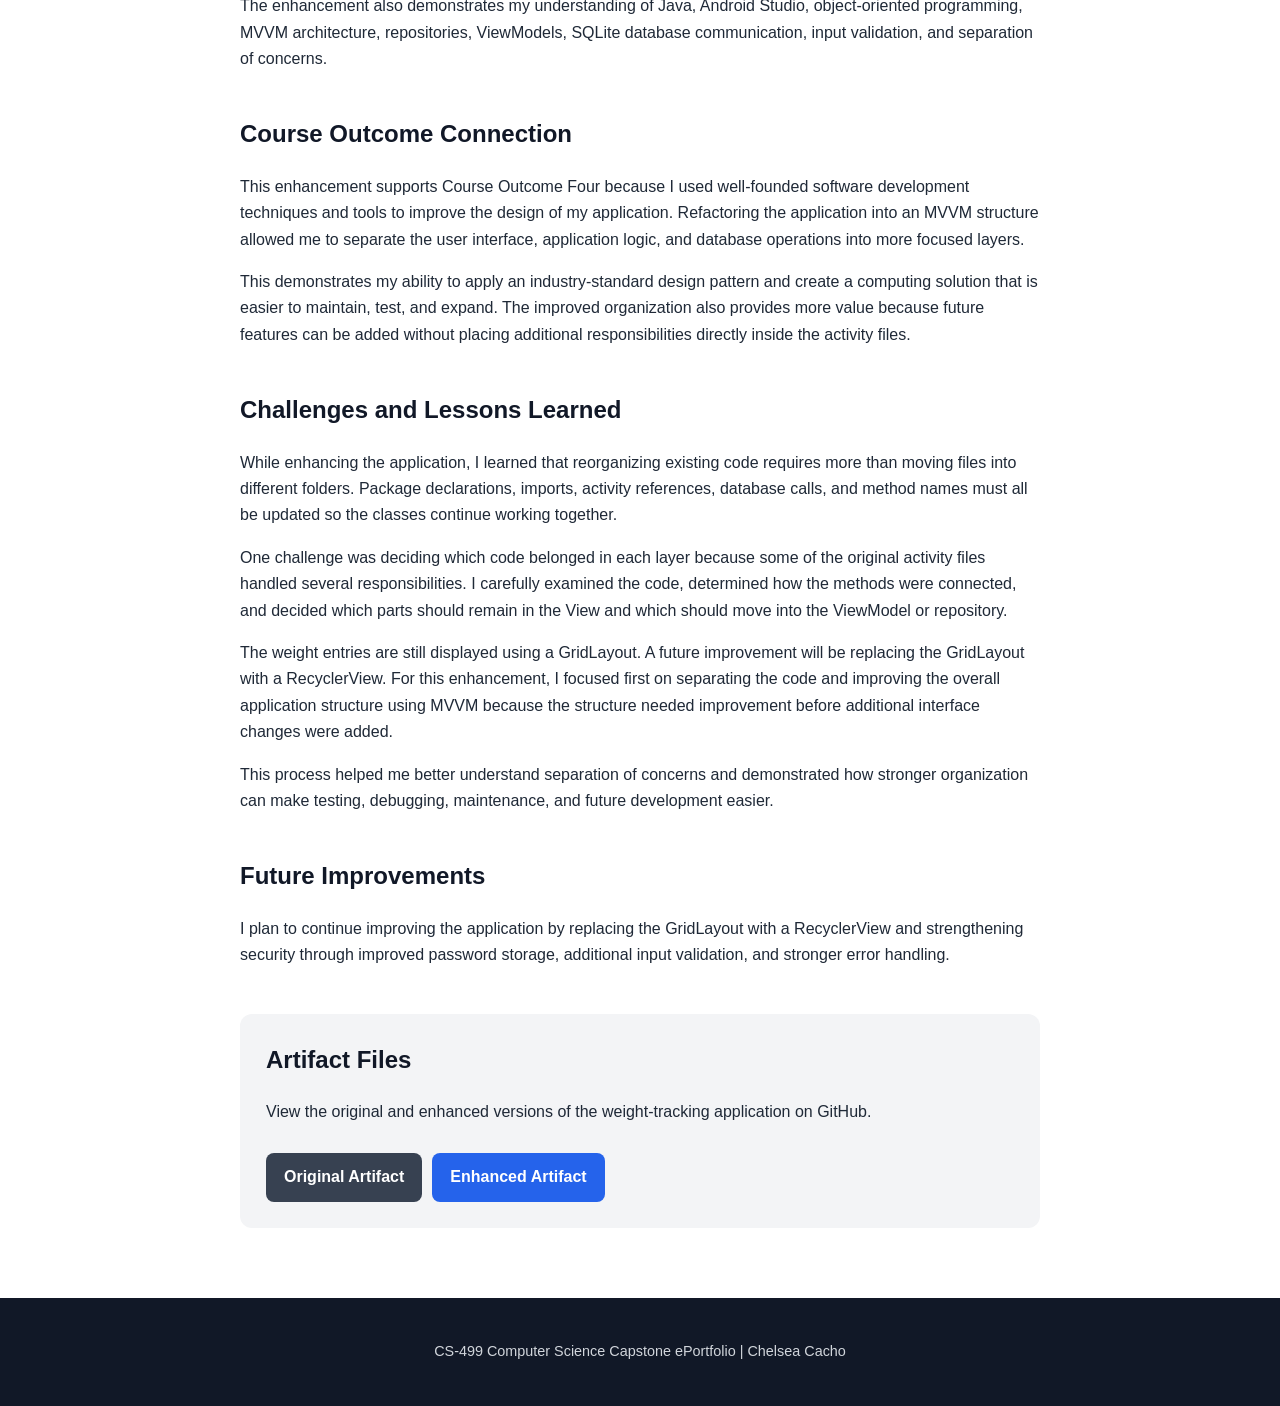
==== commit 082e144c: "Update image paths in enhancement-one.html" ====
--- a/enhancement-one.html
+++ b/enhancement-one.html
@@ -112,13 +112,13 @@
         <div class="artifact-image">
   <h3>Before MVVM</h3>
   <img
-    src="tight_coupling.png"
+    src="/images/tight_coupling.png"
     alt="Weight Tracking App project structure before MVVM refactor"
   >
 
   <h3>MVVM Model</h3>
   <img
-    src="mvvm_model.png"
+    src="/images/mvvm_model.png"
     alt="Weight Tracking App project structure after MVVM refactor"
   >
 </div>
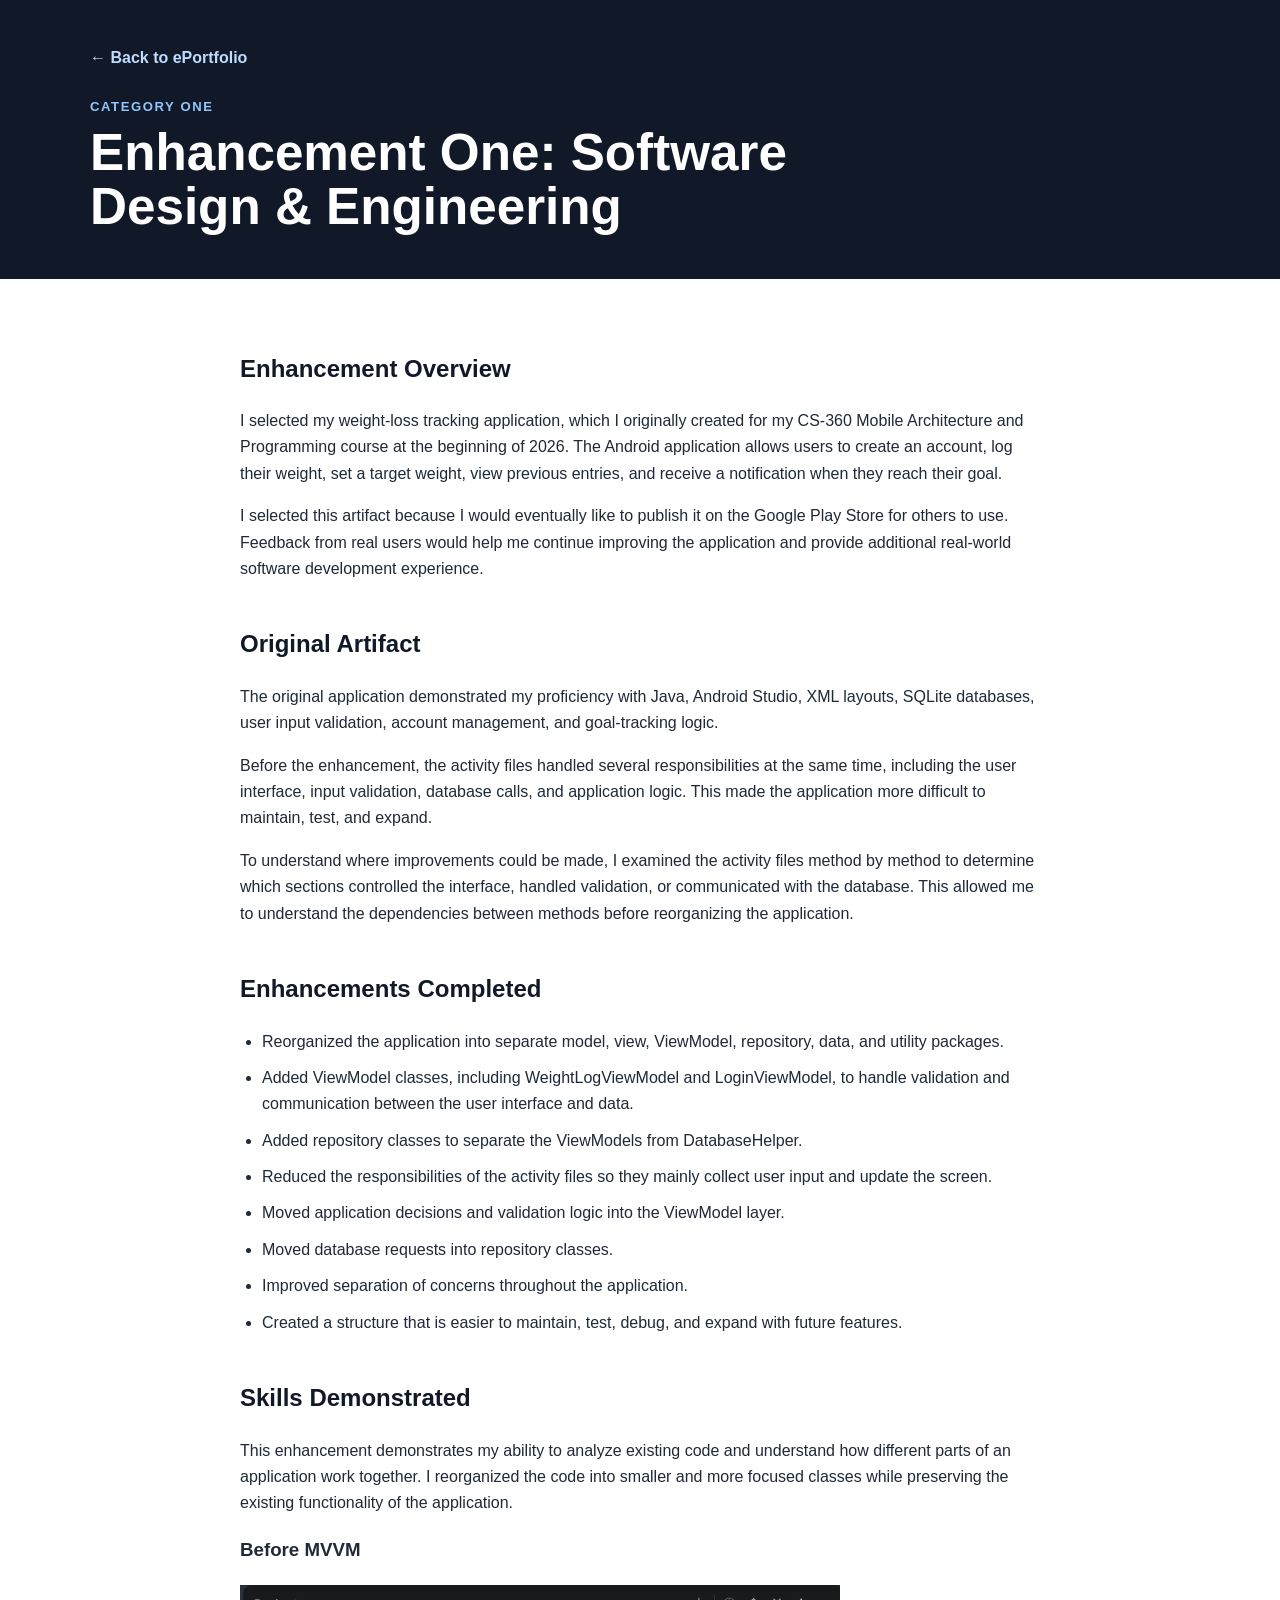
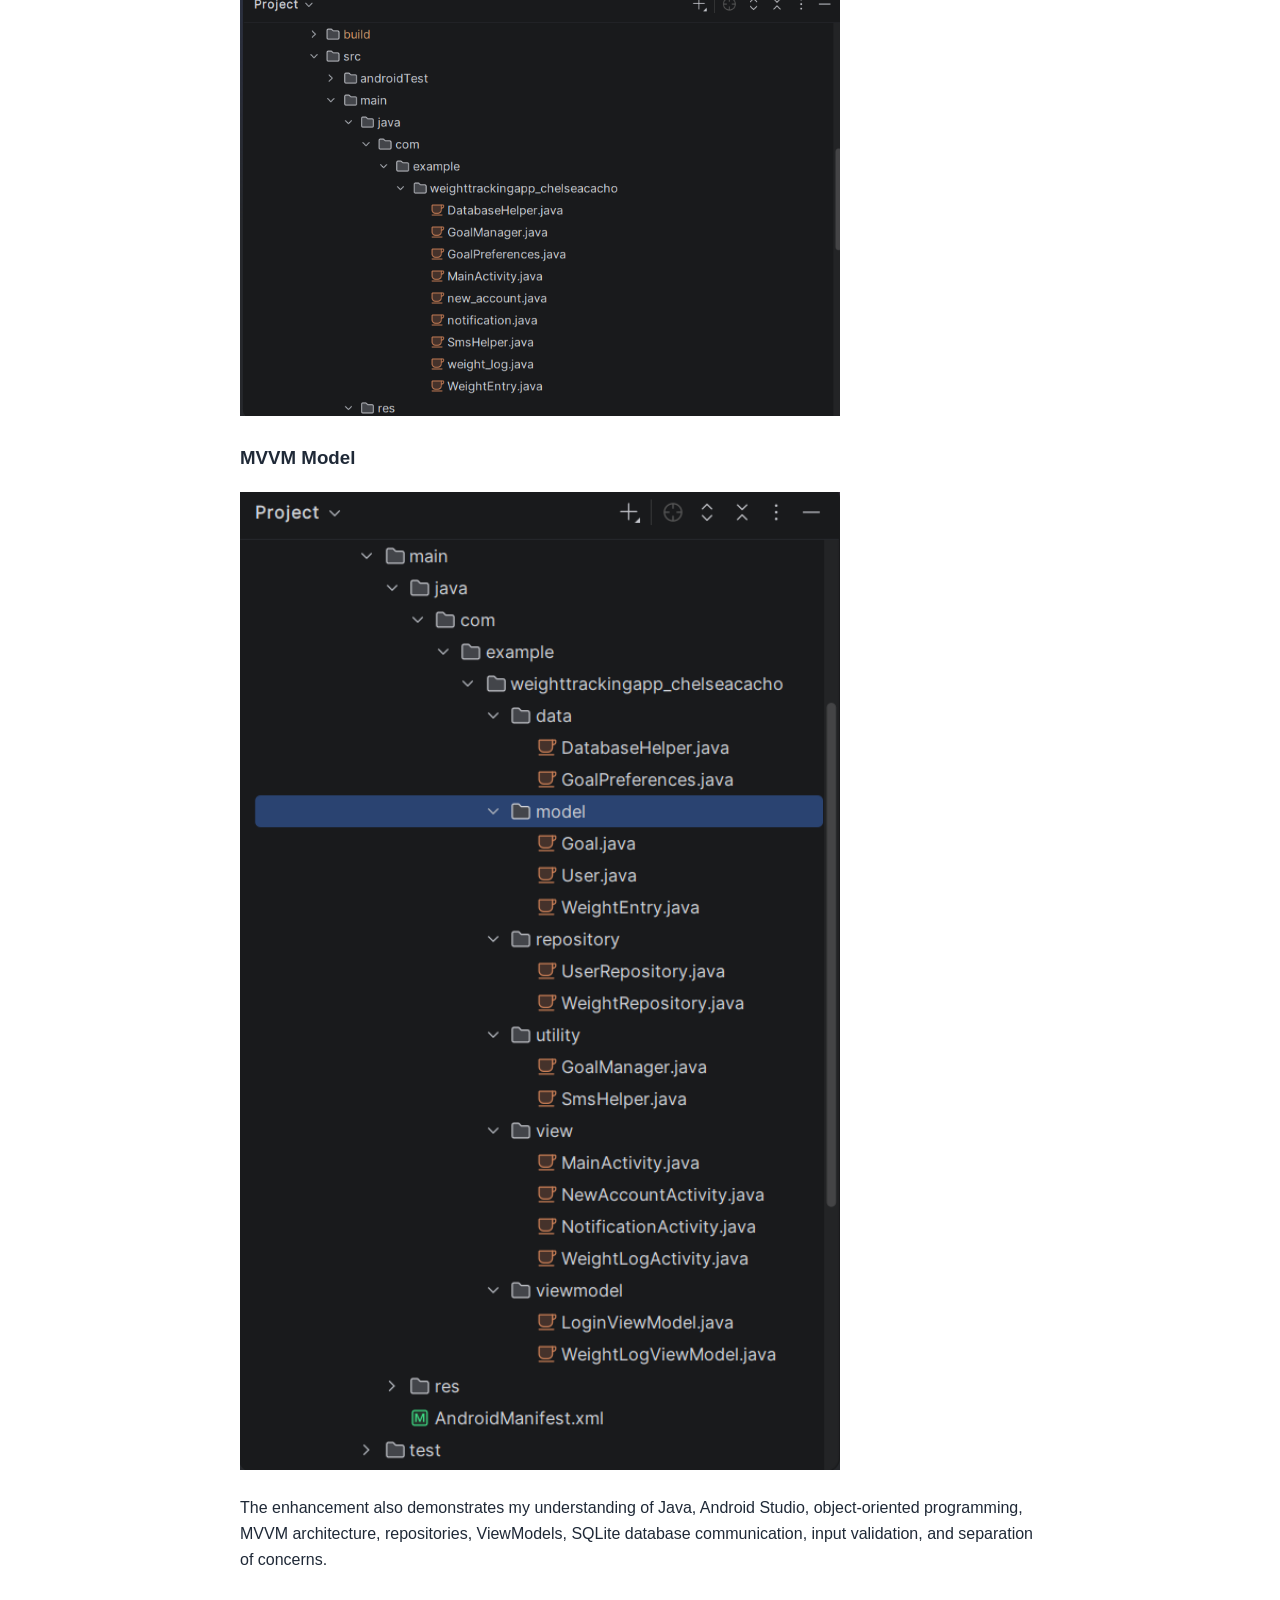
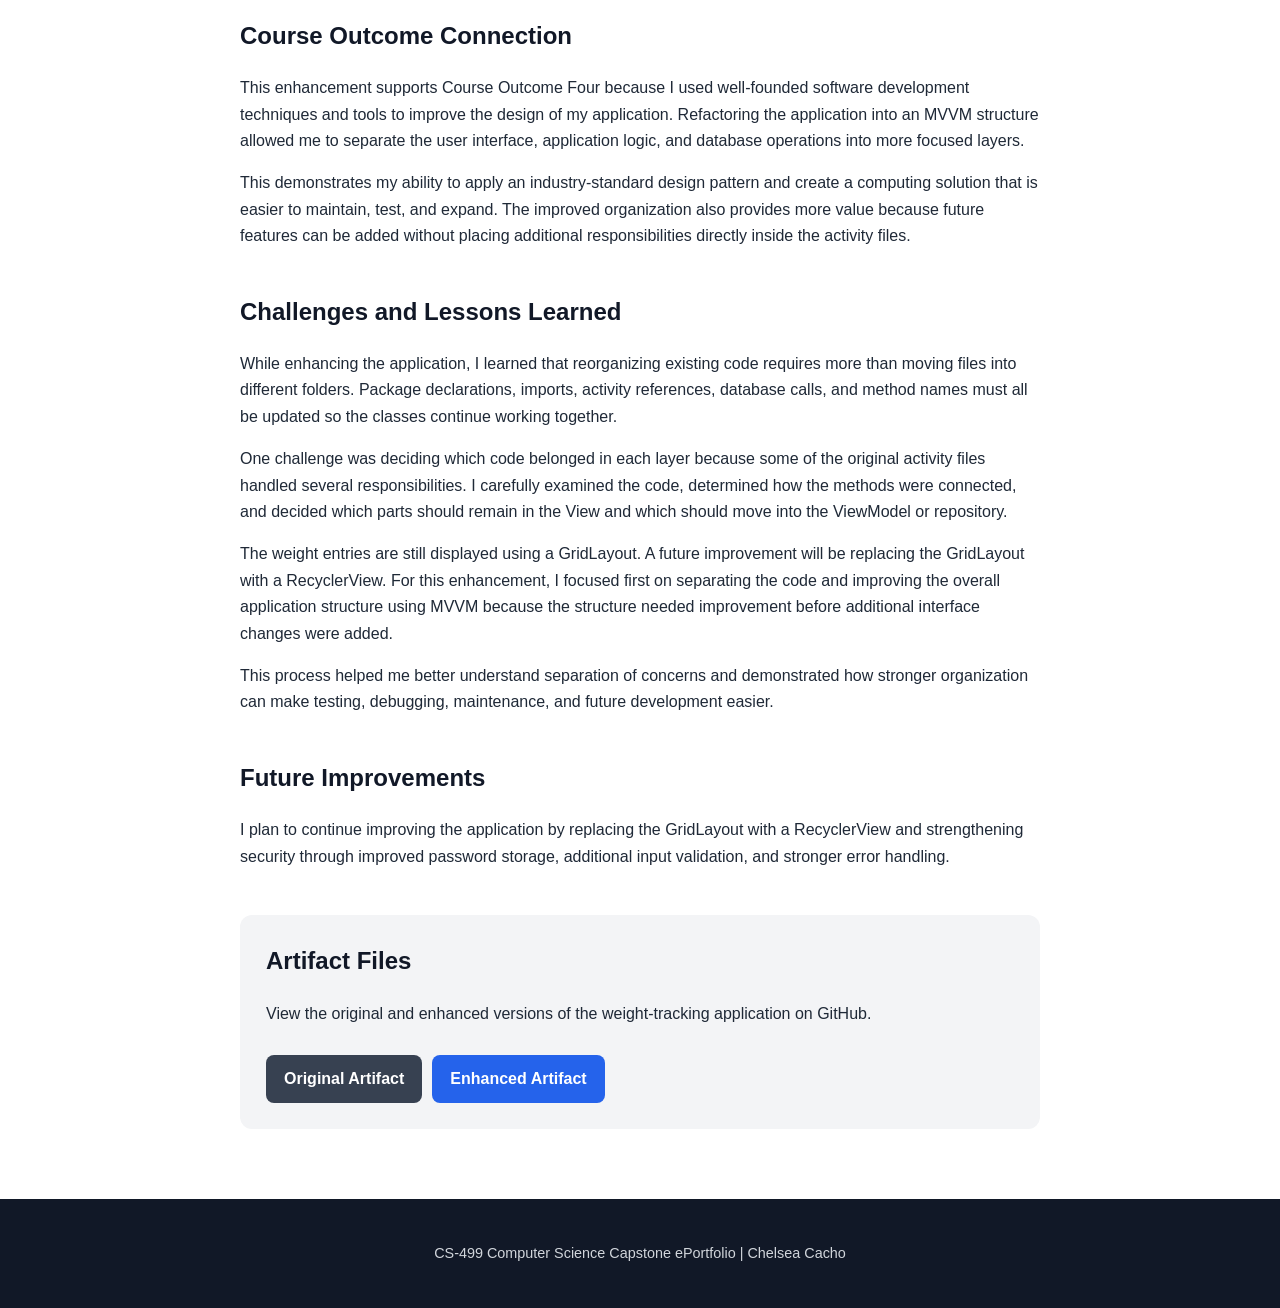
==== commit ba2895c6: "Add styling to artifact images in enhancement-one.html" ====
--- a/enhancement-one.html
+++ b/enhancement-one.html
@@ -109,17 +109,19 @@
           the application.
         </p>
 
-        <div class="artifact-image">
+     <div class="artifact-image">
   <h3>Before MVVM</h3>
   <img
-    src="/images/tight_coupling.png"
+    src="images/tight_coupling.png"
     alt="Weight Tracking App project structure before MVVM refactor"
+    style="width: 100%; max-width: 600px; height: auto;"
   >
 
   <h3>MVVM Model</h3>
   <img
-    src="/images/mvvm_model.png"
+    src="images/mvvm_model.png"
     alt="Weight Tracking App project structure after MVVM refactor"
+    style="width: 100%; max-width: 600px; height: auto;"
   >
 </div>
 
